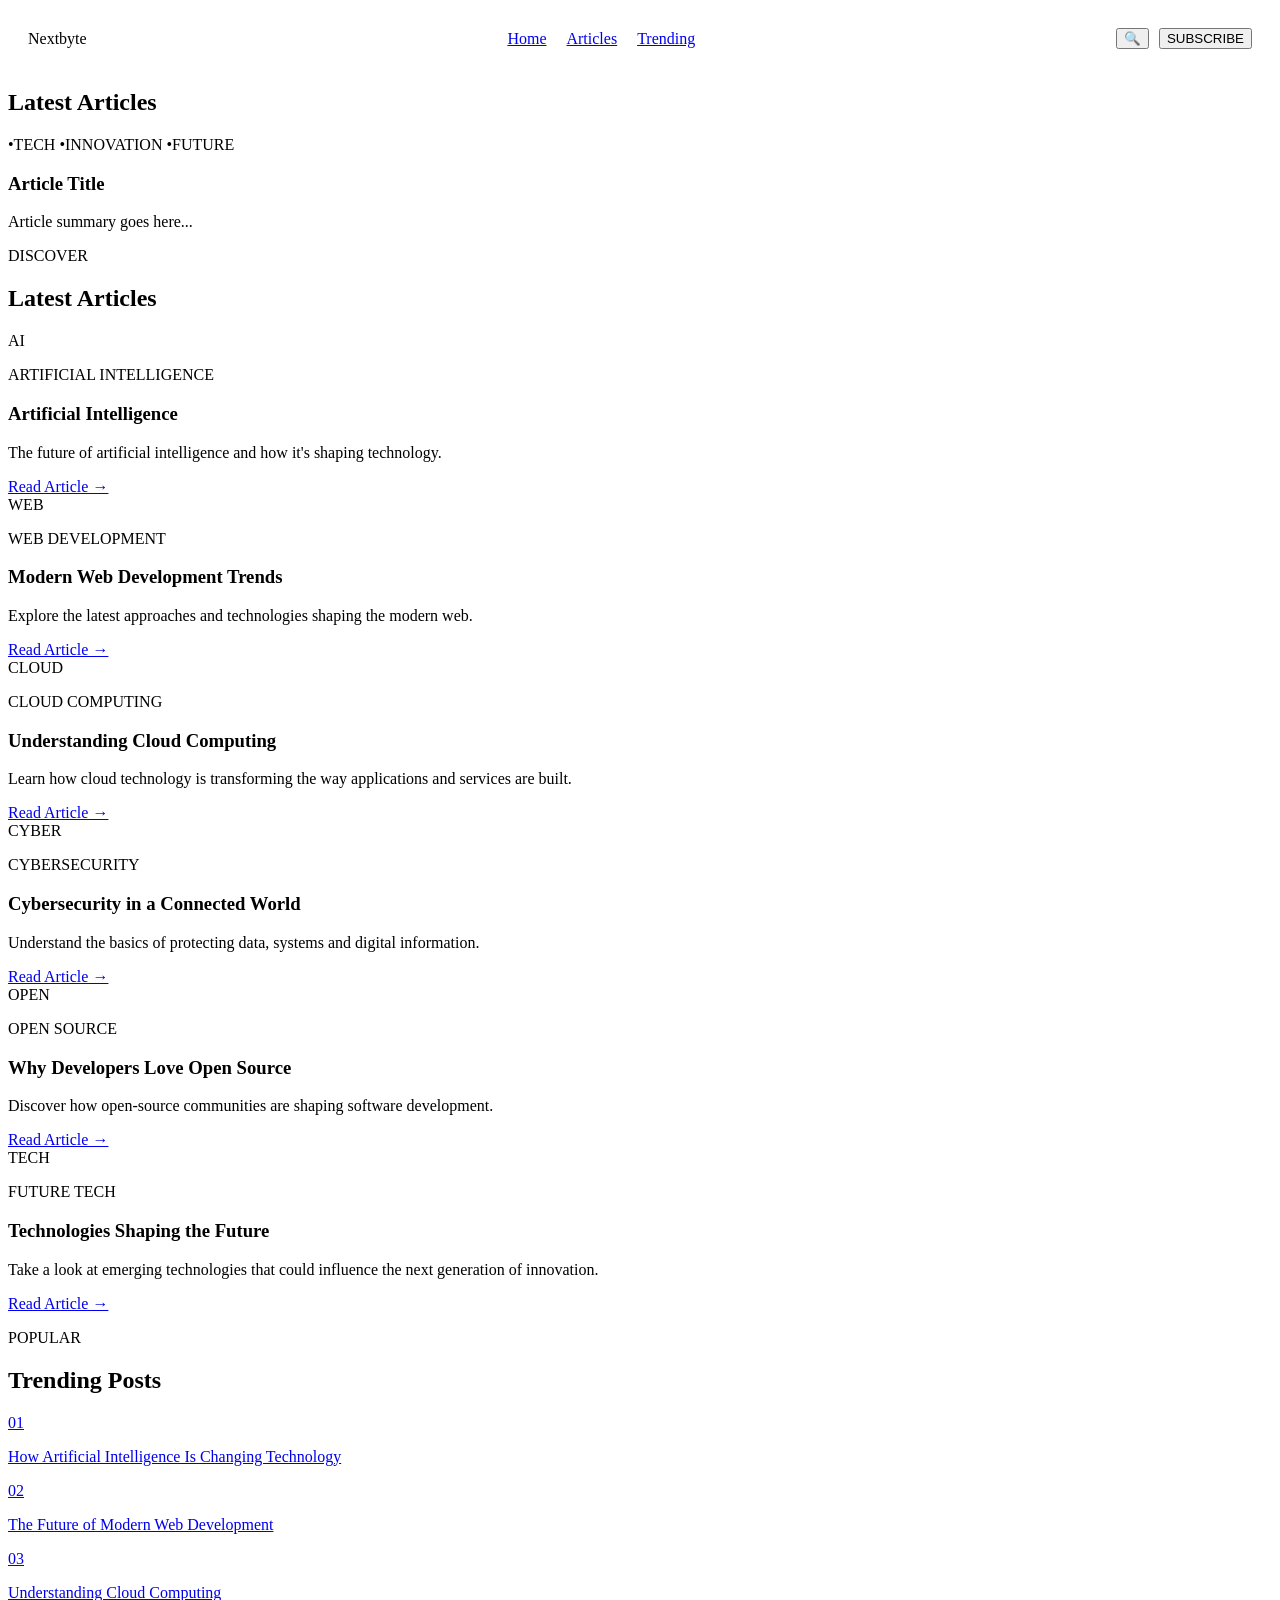
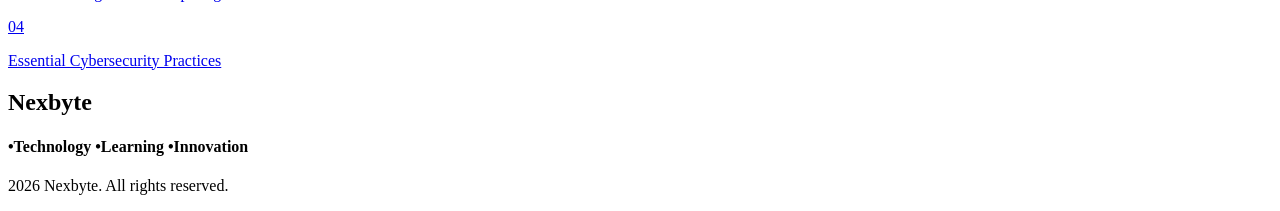
==== index.html @ 778dd422 "Initial commit" ====
<!DOCTYPE html>
<html lang="en">
<head>
    <meta charset="UTF-8">
    <meta name="viewport" content="width=device-width, initial-scale=1.0">
    <title>Nexbyte-TechBlog</title>
    <link rel="stylesheet" href="style.css">
</head>

<body>
    <header>
        <div class="logo">Nextbyte</div>
        <nav>
            <a href="index.html">Home</a>
            <a href="#articles">Articles</a>
            <a href="#trending">Trending</a>
        </nav>
         <div class="nav-actions">

            <button class="search-button" >🔍               </button>

            <button class="subscribe-button">SUBSCRIBE</button>      

        </div>
    </header>

    <main>
        <section class="hero">
            <h1>Latest Articles</h1>
            <p class="hero-tag">•TECH  •INNOVATION  •FUTURE</p>
            <div class="article-preview">
                <h3>Article Title</h3>
                <p>Article summary goes here...</p>
            </div>
        </section>

        <section class="latest-articles" id="articles">
            <div class="section-heading">
                <p>DISCOVER</p>
                <h2>Latest Articles</h2>
            </div>

            <div class="article-grid">

                <article class="article-card">
                    <div class="article-image">AI</div>
                    <div class="article-content">
                        <p class="article-category">ARTIFICIAL INTELLIGENCE</p>
                        <h3>Artificial Intelligence</h3>
                        <p>The future of artificial intelligence and how it's shaping technology.</p>
                        <a href="article.html">Read Article →</a>
                    </div>
                </article>

                <article class="article-card">
                    <div class="article-image">WEB</div>
                    <div class="article-content">
                        <p class="article-category">WEB DEVELOPMENT</p>
                        <h3>Modern Web Development Trends</h3>
                        <p>Explore the latest approaches and technologies shaping the modern web.</p>
                        <a href="article.html">Read Article →</a>
                    </div>
                </article>

                <article class="article-card">
                    <div class="article-image">CLOUD</div>
                    <div class="article-content">
                        <p class="article-category">CLOUD COMPUTING</p>
                        <h3>Understanding Cloud Computing</h3>
                        <p>Learn how cloud technology is transforming the way applications and services are built.</p>
                        <a href="article.html">Read Article →</a>
                    </div>
                </article>

                <article class="article-card">
                    <div class="article-image">CYBER</div>
                    <div class="article-content">
                        <p class="article-category">CYBERSECURITY</p>
                        <h3>Cybersecurity in a Connected World</h3>
                        <p>Understand the basics of protecting data, systems and digital information.</p>
                        <a href="article.html">Read Article →</a>
                    </div>
                </article>

                <article class="article-card">
                    <div class="article-image">OPEN</div>
                    <div class="article-content">
                        <p class="article-category">OPEN SOURCE</p>
                        <h3>Why Developers Love Open Source</h3>
                        <p>Discover how open-source communities are shaping software development.</p>
                        <a href="article.html">Read Article →</a>
                    </div>
                </article>

                <article class="article-card">
                    <div class="article-image">TECH</div>
                    <div class="article-content">
                        <p class="article-category">FUTURE TECH</p>
                        <h3>Technologies Shaping the Future</h3>
                        <p>Take a look at emerging technologies that could influence the next generation of innovation.</p>
                        <a href="article.html">Read Article →</a>
                    </div>
                </article>

            </div>
        </section>

        <aside class="trending" id="trending">
            <div class="section-heading">
                <p>POPULAR</p>
                <h2>Trending Posts</h2>
            </div>

            <div class="trending-list">
                <a href="article.html" class="trending-post">
                    <span>01</span>
                    <p>How Artificial Intelligence Is Changing Technology</p>
                </a>

                <a href="article.html" class="trending-post">
                    <span>02</span>
                    <p>The Future of Modern Web Development</p>
                </a>

                <a href="article.html" class="trending-post">
                    <span>03</span>
                    <p>Understanding Cloud Computing</p>
                </a>

                <a href="article.html" class="trending-post">
                    <span>04</span>
                    <p>Essential Cybersecurity Practices</p>
                </a>
            </div>
        </aside>

    </main>

    <footer>
        <div class="footer-content">
            <h2>Nexbyte</h2>
            <h4>•Technology •Learning •Innovation</h4>
            <p>2026 Nexbyte. All rights reserved.</p>
        </div>
    </footer>

</body>
</html>
---- style.css ----
/*header ke liye code*/

header {
    display:flex;
    justify-content:space-between;
    align-items:center;/*aligning the items in the center of the header , means apni vertical line par same deikhneeh koi upr ya neeche nhi hoga */
    padding: 20px;
}        
nav{
    display:flex;
    gap:20px;
}
.nav-actions {
    display: flex;
    align-items:center;
    gap: 10px;
}
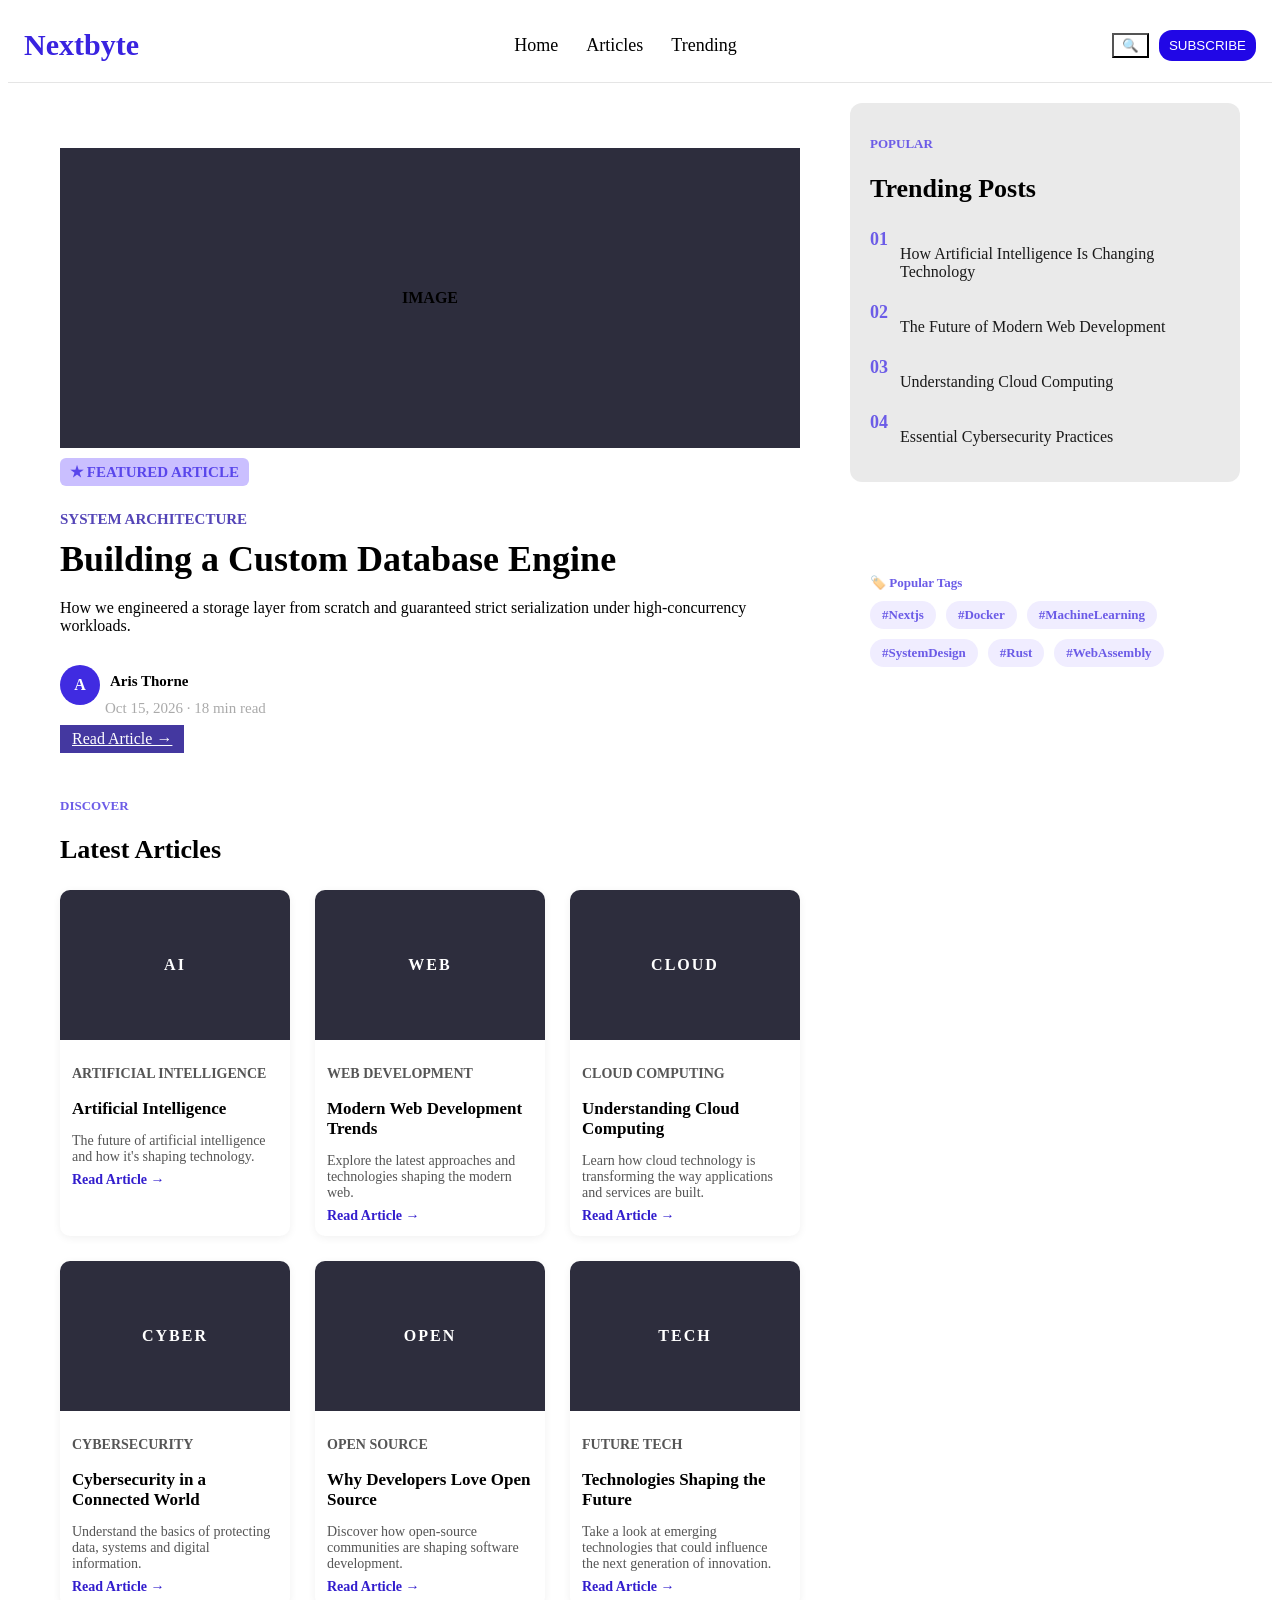
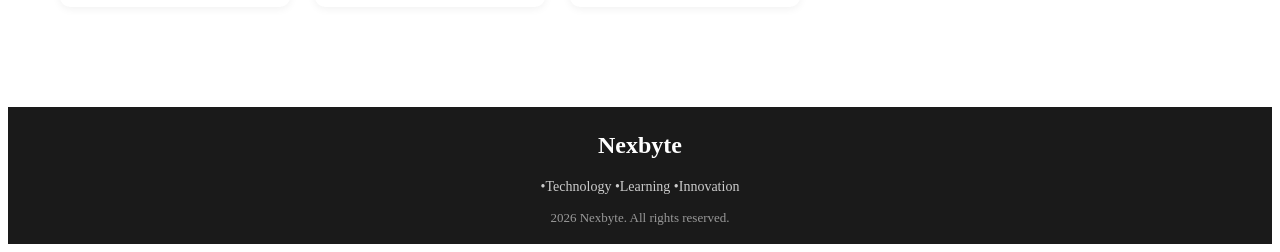
==== commit b12b6270: "update code changes" ====
--- a/index.html
+++ b/index.html
@@ -15,125 +15,143 @@
             <a href="#articles">Articles</a>
             <a href="#trending">Trending</a>
         </nav>
-         <div class="nav-actions">
-
-            <button class="search-button" >🔍               </button>
-
-            <button class="subscribe-button">SUBSCRIBE</button>      
-
+        <div class="nav-actions">
+            <button class="search-button">🔍</button>
+            <button class="subscribe-button">SUBSCRIBE</button>
         </div>
     </header>
 
     <main>
-        <section class="hero">
-            <h1>Latest Articles</h1>
-            <p class="hero-tag">•TECH  •INNOVATION  •FUTURE</p>
-            <div class="article-preview">
-                <h3>Article Title</h3>
-                <p>Article summary goes here...</p>
+        <div class="content-wrapper">
+            <section class="hero">
+                <div class="hero-image">IMAGE</div>
+                <div class="hero-badge">★ FEATURED ARTICLE</div>
+                <p class="hero-category">SYSTEM ARCHITECTURE</p>
+                <h1>Building a Custom Database Engine</h1>
+                <p class="hero-description">
+                    How we engineered a storage layer from scratch and guaranteed strict serialization under high-concurrency workloads.
+                </p>
+                <div class="hero-author">
+                    <div class="author-avatar">A</div>
+                    <div class="author-info">
+                        <p class="author-name">Aris Thorne</p>
+                        <p class="author-date">Oct 15, 2026 · 18 min read</p>
+                    </div>
+                </div>
+                <a href="article.html" class="hero-button">Read Article →</a>
+            </section>
+
+            <section class="latest-articles" id="articles">
+                <div class="section-heading">
+                    <p>DISCOVER</p>
+                    <h2>Latest Articles</h2>
+                </div>
+
+                <div class="article-grid">
+                    <article class="article-card">
+                        <div class="article-image">AI</div>
+                        <div class="article-content">
+                            <p class="article-category">ARTIFICIAL INTELLIGENCE</p>
+                            <h3>Artificial Intelligence</h3>
+                            <p>The future of artificial intelligence and how it's shaping technology.</p>
+                            <a href="article.html">Read Article →</a>
+                        </div>
+                    </article>
+
+                    <article class="article-card">
+                        <div class="article-image">WEB</div>
+                        <div class="article-content">
+                            <p class="article-category">WEB DEVELOPMENT</p>
+                            <h3>Modern Web Development Trends</h3>
+                            <p>Explore the latest approaches and technologies shaping the modern web.</p>
+                            <a href="article.html">Read Article →</a>
+                        </div>
+                    </article>
+
+                    <article class="article-card">
+                        <div class="article-image">CLOUD</div>
+                        <div class="article-content">
+                            <p class="article-category">CLOUD COMPUTING</p>
+                            <h3>Understanding Cloud Computing</h3>
+                            <p>Learn how cloud technology is transforming the way applications and services are built.</p>
+                            <a href="article.html">Read Article →</a>
+                        </div>
+                    </article>
+
+                    <article class="article-card">
+                        <div class="article-image">CYBER</div>
+                        <div class="article-content">
+                            <p class="article-category">CYBERSECURITY</p>
+                            <h3>Cybersecurity in a Connected World</h3>
+                            <p>Understand the basics of protecting data, systems and digital information.</p>
+                            <a href="article.html">Read Article →</a>
+                        </div>
+                    </article>
+
+                    <article class="article-card">
+                        <div class="article-image">OPEN</div>
+                        <div class="article-content">
+                            <p class="article-category">OPEN SOURCE</p>
+                            <h3>Why Developers Love Open Source</h3>
+                            <p>Discover how open-source communities are shaping software development.</p>
+                            <a href="article.html">Read Article →</a>
+                        </div>
+                    </article>
+
+                    <article class="article-card">
+                        <div class="article-image">TECH</div>
+                        <div class="article-content">
+                            <p class="article-category">FUTURE TECH</p>
+                            <h3>Technologies Shaping the Future</h3>
+                            <p>Take a look at emerging technologies that could influence the next generation of innovation.</p>
+                            <a href="article.html">Read Article →</a>
+                        </div>
+                </article>
             </div>
-        </section>
+            </section>
+        </div>
 
-        <section class="latest-articles" id="articles">
-            <div class="section-heading">
-                <p>DISCOVER</p>
-                <h2>Latest Articles</h2>
-            </div>
+        <div class="sidebar">
+            <aside class="trending" id="trending">
+                <div class="section-heading">
+                    <p>POPULAR</p>
+                    <h2>Trending Posts</h2>
+                </div>
 
-            <div class="article-grid">
+                <div class="trending-list">
+                    <a href="article.html" class="trending-post">
+                        <span>01</span>
+                        <p>How Artificial Intelligence Is Changing Technology</p>
+                    </a>
+                    <a href="article.html" class="trending-post">
+                        <span>02</span>
+                        <p>The Future of Modern Web Development</p>
+                    </a>
+                    <a href="article.html" class="trending-post">
+                        <span>03</span>
+                        <p>Understanding Cloud Computing</p>
+                    </a>
+                    <a href="article.html" class="trending-post">
+                        <span>04</span>
+                        <p>Essential Cybersecurity Practices</p>
+                    </a>
+                </div>
+            </aside>
 
-                <article class="article-card">
-                    <div class="article-image">AI</div>
-                    <div class="article-content">
-                        <p class="article-category">ARTIFICIAL INTELLIGENCE</p>
-                        <h3>Artificial Intelligence</h3>
-                        <p>The future of artificial intelligence and how it's shaping technology.</p>
-                        <a href="article.html">Read Article →</a>
-                    </div>
-                </article>
-
-                <article class="article-card">
-                    <div class="article-image">WEB</div>
-                    <div class="article-content">
-                        <p class="article-category">WEB DEVELOPMENT</p>
-                        <h3>Modern Web Development Trends</h3>
-                        <p>Explore the latest approaches and technologies shaping the modern web.</p>
-                        <a href="article.html">Read Article →</a>
-                    </div>
-                </article>
-
-                <article class="article-card">
-                    <div class="article-image">CLOUD</div>
-                    <div class="article-content">
-                        <p class="article-category">CLOUD COMPUTING</p>
-                        <h3>Understanding Cloud Computing</h3>
-                        <p>Learn how cloud technology is transforming the way applications and services are built.</p>
-                        <a href="article.html">Read Article →</a>
-                    </div>
-                </article>
-
-                <article class="article-card">
-                    <div class="article-image">CYBER</div>
-                    <div class="article-content">
-                        <p class="article-category">CYBERSECURITY</p>
-                        <h3>Cybersecurity in a Connected World</h3>
-                        <p>Understand the basics of protecting data, systems and digital information.</p>
-                        <a href="article.html">Read Article →</a>
-                    </div>
-                </article>
-
-                <article class="article-card">
-                    <div class="article-image">OPEN</div>
-                    <div class="article-content">
-                        <p class="article-category">OPEN SOURCE</p>
-                        <h3>Why Developers Love Open Source</h3>
-                        <p>Discover how open-source communities are shaping software development.</p>
-                        <a href="article.html">Read Article →</a>
-                    </div>
-                </article>
-
-                <article class="article-card">
-                    <div class="article-image">TECH</div>
-                    <div class="article-content">
-                        <p class="article-category">FUTURE TECH</p>
-                        <h3>Technologies Shaping the Future</h3>
-                        <p>Take a look at emerging technologies that could influence the next generation of innovation.</p>
-                        <a href="article.html">Read Article →</a>
-                    </div>
-                </article>
-
-            </div>
-        </section>
-
-        <aside class="trending" id="trending">
-            <div class="section-heading">
-                <p>POPULAR</p>
-                <h2>Trending Posts</h2>
-            </div>
-
-            <div class="trending-list">
-                <a href="article.html" class="trending-post">
-                    <span>01</span>
-                    <p>How Artificial Intelligence Is Changing Technology</p>
-                </a>
-
-                <a href="article.html" class="trending-post">
-                    <span>02</span>
-                    <p>The Future of Modern Web Development</p>
-                </a>
-
-                <a href="article.html" class="trending-post">
-                    <span>03</span>
-                    <p>Understanding Cloud Computing</p>
-                </a>
-
-                <a href="article.html" class="trending-post">
-                    <span>04</span>
-                    <p>Essential Cybersecurity Practices</p>
-                </a>
-            </div>
-        </aside>
-
+            <div class="tags-box">
+                <div class="section-heading">
+                    <p>🏷️ Popular Tags</p>
+                </div>
+                <div class="tags-list">
+                    <span class="tag">#Nextjs</span>
+                    <span class="tag">#Docker</span>
+                    <span class="tag">#MachineLearning</span>
+                    <span class="tag">#SystemDesign</span>
+                    <span class="tag">#Rust</span>
+                    <span class="tag">#WebAssembly</span>
+        </div>
+        </div>
+        </div>
     </main>
 
     <footer>
--- a/style.css
+++ b/style.css
@@ -1,9 +1,9 @@
-/*header ke liye code*/
+header ke liye code
 
 header {
     display:flex;
     justify-content:space-between;
-    align-items:center;/*aligning the items in the center of the header , means apni vertical line par same deikhneeh koi upr ya neeche nhi hoga */
+    align-items:center;
     padding: 20px;
 }        
 nav{
@@ -14,4 +14,333 @@
     display: flex;
     align-items:center;
     gap: 10px;
+}
+
+
+/* 
+/*HEADER*/
+header {
+    display: flex;
+    justify-content: space-between;
+    align-items: center;
+    padding: 20px 16px;
+    background-color: #ffffff;
+    border-bottom: 0.5px solid #e5e5e5;
+}
+
+.logo {
+    font-size: 30px;
+    font-weight: bold;
+    color: #3923e0;
+}
+nav {
+    display: flex;
+    gap: 28px;
+}
+
+nav a {
+    text-decoration: none;
+    color: #000000;
+    font-size: 18px;
+}
+
+nav :hover {
+    color: #250ce7;
+}/*click krne mai colour change krne ke liye*/
+
+
+
+.search-button {
+    padding: 3px 8px;
+    border: 1.5 px solid #ddd;
+    background-color: #fff;
+    cursor: pointer;
+}
+
+
+.subscribe-button {
+    padding: 8px 10px;
+    border: 0.2px;
+    border-radius: 13px;
+    background-color: #2107e6;
+    color: #fff;
+    cursor: pointer;
+}
+
+
+/* HERO*/
+.hero {
+    display: flex;
+    flex-direction: column;
+    max-width: 750px;
+    margin: 40px auto 20px auto;
+    padding:  5px 20px; 
+}
+
+.hero-image {
+    height: 300px;
+    background-color: #2d2d3d;
+    display: flex;
+    align-items: center;
+    justify-content: center;
+    font-weight: bold;
+    margin-bottom: 10px;
+}
+
+.hero-badge {
+    display: inline-block;
+    background-color: #cabfff;
+    color: #5946eb;
+    padding: 5px 10px;
+    border-radius: 6px; 
+    font-size: 15px;
+    font-weight: bold;
+    width: fit-content;
+    margin-bottom: 10px;
+}
+
+.hero-category {
+    color: #5445b7;
+    font-weight: bold;
+    font-size: 15px;
+    margin-bottom:-20px;
+}
+.hero h1 {
+    font-size: 36px;
+    margin-bottom: 3px;
+}
+.hero-description {
+    color: #000000;
+    margin-bottom: 23px;
+}
+
+.hero-author {
+    display: flex;
+    align-items: center;
+    gap: 10px;;
+    margin-bottom: 13px;
+}
+
+
+.author-avatar {
+    width: 40px;
+    height: 40px;
+    border-radius: 50%;
+    background-color: #402be1;
+    color: #fff;
+    display: flex;
+    align-items: center;
+    justify-content: center;
+    font-weight: bold;
+}
+
+.author-name {
+    font-weight: bold;
+    font-size: 15px;
+}
+
+.author-date {
+    font-size: 15px;
+    color: #7777779f;
+    margin: -5px;
+}
+
+
+.hero-button {
+    display: inline-block;
+    background-color: #4438a0;
+    color: #fff;
+    padding:5px 12px;
+    width: fit-content;
+}
+/* ARTICLES */
+
+ .latest-articles {
+    max-width: 1100px;
+    margin: 40px auto;
+    padding: 0 20px;
+}
+ 
+.section-heading p {
+    color: #6c5ce7;
+    font-weight: bold;
+    font-size: 13px;
+    margin-bottom: 5px;
+}
+ 
+.section-heading h2 {
+    font-size: 26px;
+    margin-bottom: 25px;
+}
+ 
+.article-grid {
+    display: grid;
+    grid-template-columns: repeat(3, 1fr);
+    gap: 25px;
+}
+.article-card {
+    background-color: #fff;
+    border-radius: 10px;
+    overflow: hidden;
+    box-shadow: 0 2px 8px rgba(0, 0, 0, 0.06);
+}
+ 
+.article-image {
+    height: 150px;
+    background-color: #2d2d3d;
+    color: #fff;
+    display: flex;
+    align-items: center;
+    justify-content: center;
+    font-weight: bold;
+    letter-spacing: 2px;
+}
+
+.article-content {
+    padding: 12px;
+}
+
+.article-category {
+    color: #6c5ce7;
+    font-weight: bold;
+    font-size: 12px;
+    margin-bottom: 8px;
+}
+ 
+.article-content h3 {
+    font-size: 17px;
+    margin-bottom: 10px;
+}
+ 
+.article-content p {
+    font-size: 14px;
+    color: #555;
+    margin-bottom: 5px;
+}
+
+.article-content a {
+    color: #321dcd;
+    text-decoration: none;
+    font-weight: bold;
+    font-size: 14px;
+}
+
+.article-content p {
+    font-size: 14px;
+    color: #555;
+    margin-bottom: 5px;
+}
+
+.article-content a {
+    color: #321dcd;
+    text-decoration: none;
+    font-weight: bold;
+    font-size: 14px;
+}
+
+.article-content p {
+    font-size: 14px;
+    color: #555;
+    margin-bottom: 5px;
+}
+
+.article-content a {
+    color: #321dcd;
+    text-decoration: none;
+    font-weight: bold;
+    font-size: 14px;
+}
+/*SIDEBAR*/ 
+ .trending {
+    max-width: 400px;
+    margin: 0 auto 40px auto;
+    padding: 20px;
+    background-color: #c1c0c055;
+    border-radius: 12px;
+}
+.trending-list {
+    display: flex;
+    flex-direction: column;
+    gap: 5px;
+    margin-top: 12px; 
+}
+ 
+.trending-post {
+    display: flex;
+    gap: 12px;
+    text-decoration: none;
+    color: #1a1a1a;
+    align-items: flex-start;
+}
+.trending-post span {
+    font-weight: bold;
+    color: #6c5ce7;
+    font-size: 18px;
+}
+ 
+.trending-post p {
+    font-size: 16px;
+}
+
+main {
+    display: flex;
+    gap: 30px;
+    max-width: 1200px;
+    margin: 0 auto;
+    padding: 20px;
+    align-items: flex-start;
+}
+
+.content-wrapper {
+    flex: 2;
+}
+
+.sidebar {
+    flex: 1;
+    display: flex;
+    flex-direction: column;
+    gap: 20px;
+}
+
+.tags-box {
+    background-color: #fff;
+    padding: 20px;
+    border-radius: 10px;
+}
+
+.tags-list {
+    display: flex;
+    flex-wrap: wrap;
+    gap: 10px;
+    margin-top: 10px;
+}
+
+.tag {
+    background-color: #f0edff;
+    color: #6c5ce7;
+    padding: 6px 12px;
+    border-radius: 20px;
+    font-size: 13px;
+    font-weight: bold;
+}
+
+
+/* FOOTER */
+footer {
+    background-color: #1a1a1a;
+    color: #fff;
+    text-align: center;
+    padding: 5px 2px;
+    margin-top: 40px;
+}
+.footer-content h4 {
+    font-weight: normal;
+    color: #ccc;
+    margin-bottom: 15px;
+    font-size: 14px;
+}
+ 
+.footer-content p {
+    font-size: 13px;
+    color: #999; */ */
 }
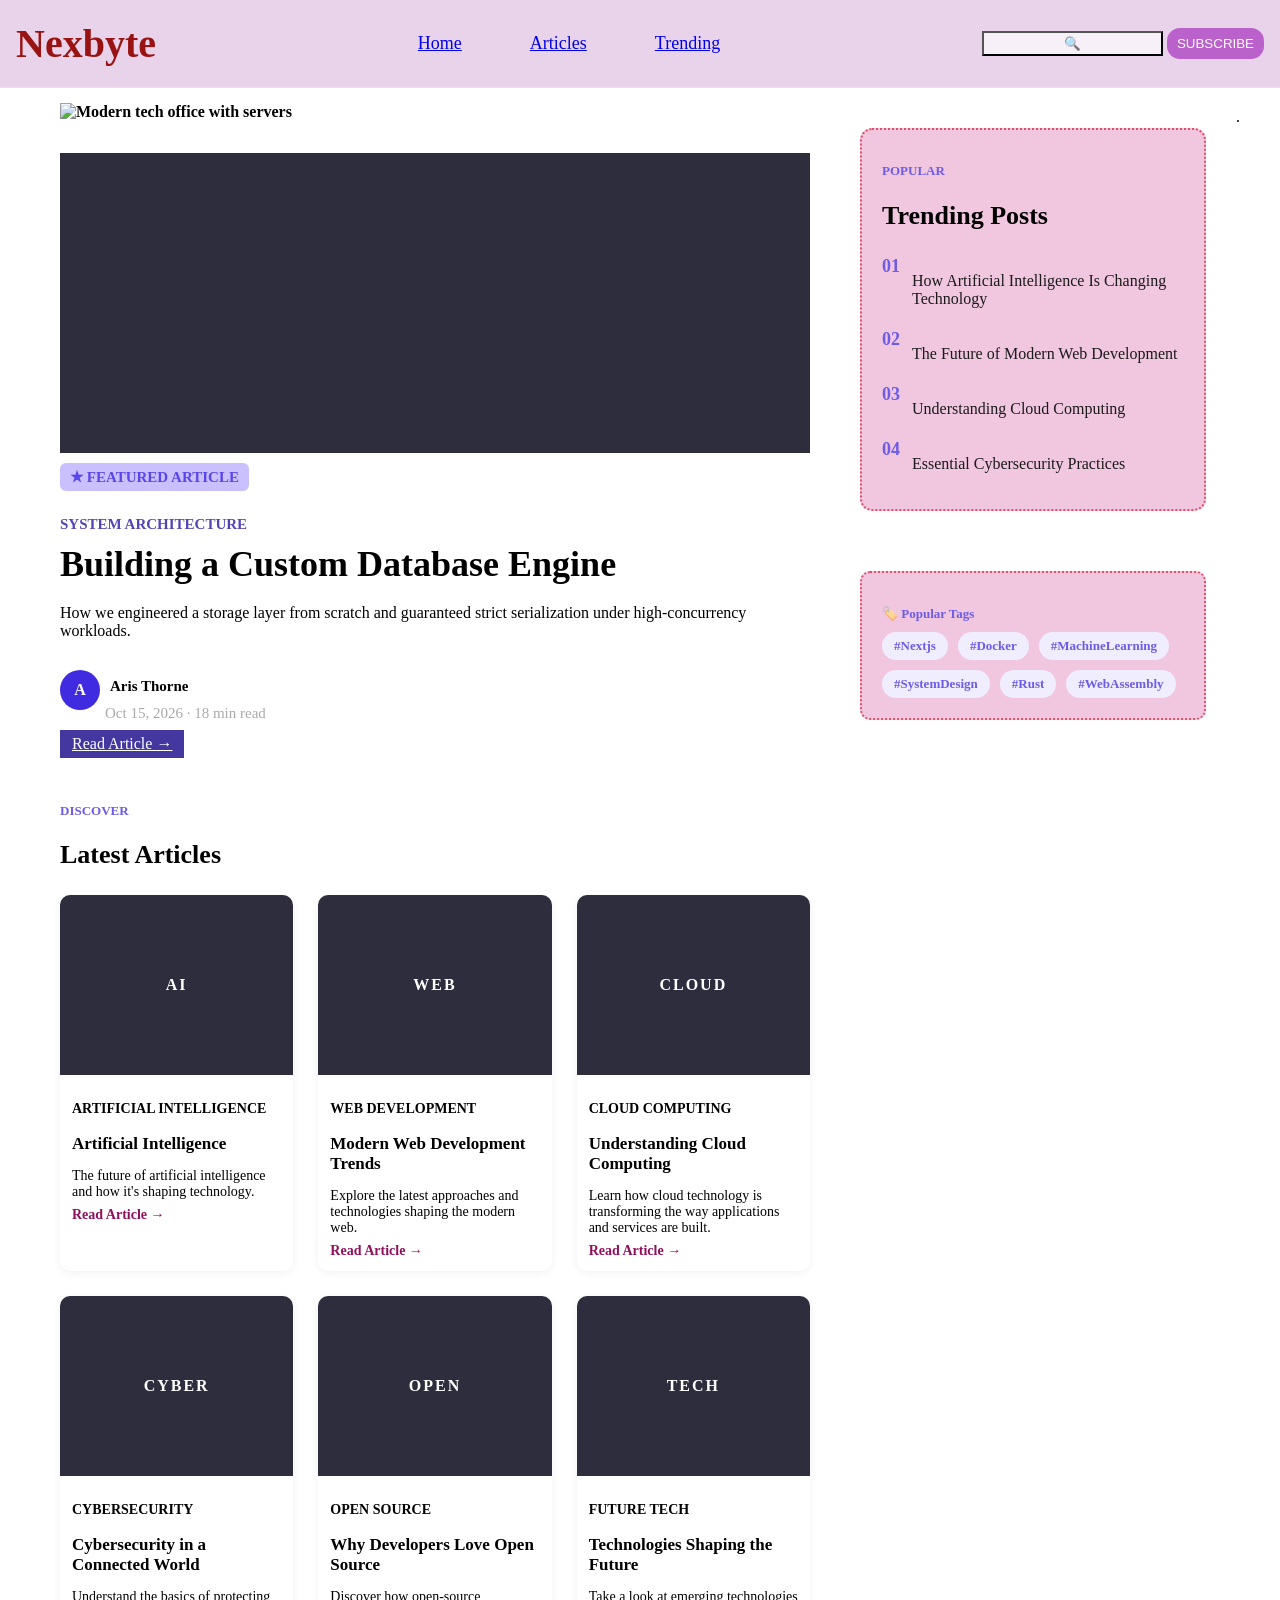
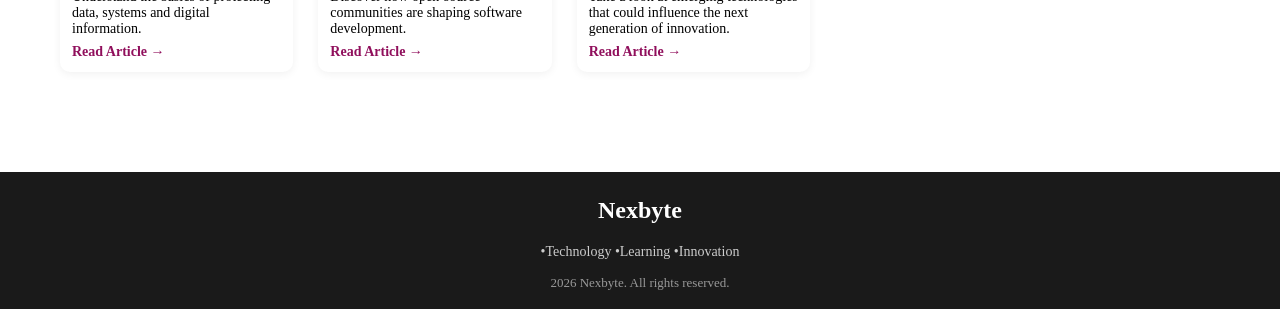
==== commit eed2858b: "update code" ====
--- a/index.html
+++ b/index.html
@@ -9,7 +9,7 @@
 
 <body>
     <header>
-        <div class="logo">Nextbyte</div>
+        <div class="logo">Nexbyte</div>
         <nav>
             <a href="index.html">Home</a>
             <a href="#articles">Articles</a>
@@ -24,7 +24,9 @@
     <main>
         <div class="content-wrapper">
             <section class="hero">
-                <div class="hero-image">IMAGE</div>
+            <div class="hero-image">
+    <img src="https://images.unsplash.com/photo-1558494949-ef010cbdcc31?w=800" alt="Modern tech office with servers" width="800" height="400">
+</div>
                 <div class="hero-badge">★ FEATURED ARTICLE</div>
                 <p class="hero-category">SYSTEM ARCHITECTURE</p>
                 <h1>Building a Custom Database Engine</h1>
@@ -54,7 +56,7 @@
                             <p class="article-category">ARTIFICIAL INTELLIGENCE</p>
                             <h3>Artificial Intelligence</h3>
                             <p>The future of artificial intelligence and how it's shaping technology.</p>
-                            <a href="article.html">Read Article →</a>
+                            <a href="article-AI.html">Read Article →</a>
                         </div>
                     </article>
 
@@ -64,7 +66,7 @@
                             <p class="article-category">WEB DEVELOPMENT</p>
                             <h3>Modern Web Development Trends</h3>
                             <p>Explore the latest approaches and technologies shaping the modern web.</p>
-                            <a href="article.html">Read Article →</a>
+                            <a href="article-WEB.html">Read Article →</a>
                         </div>
                     </article>
 
@@ -74,7 +76,7 @@
                             <p class="article-category">CLOUD COMPUTING</p>
                             <h3>Understanding Cloud Computing</h3>
                             <p>Learn how cloud technology is transforming the way applications and services are built.</p>
-                            <a href="article.html">Read Article →</a>
+                            <a href="article-CLOUD.html">Read Article →</a>
                         </div>
                     </article>
 
@@ -151,8 +153,10 @@
                     <span class="tag">#WebAssembly</span>
         </div>
         </div>
-        </div>
+        </div>. 
+    
     </main>
+
 
     <footer>
         <div class="footer-content">
--- a/style.css
+++ b/style.css
@@ -1,60 +1,58 @@
-header ke liye code
-
+/* 
+/*HEADER*
+
+/* BODY BACKGROUND */
+
+body {
+    margin: 0;
+    background-image: url("https://encrypted-tbn0.gstatic.com/images?q=tbn:ANd9GcR8r881Y9yt4XmqJCQY7yZrdHHQuGFr_PyTrapfqVY4tw&s=10");
+    background-size: cover;
+    background-position: center;
+    background-repeat: no-repeat;
+    background-attachment: fixed;
+}
+/*
+header ke liye code*/
 header {
-    display:flex;
-    justify-content:space-between;
-    align-items:center;
-    padding: 20px;
-}        
-nav{
-    display:flex;
-    gap:20px;
-}
-.nav-actions {
-    display: flex;
-    align-items:center;
-    gap: 10px;
-}
-
-
-/* 
-/*HEADER*/
-header {
     display: flex;
     justify-content: space-between;
     align-items: center;
+
     padding: 20px 16px;
-    background-color: #ffffff;
+    background-color:#c999ce6d;
+  
     border-bottom: 0.5px solid #e5e5e5;
 }
 
+
 .logo {
-    font-size: 30px;
-    font-weight: bold;
-    color: #3923e0;
+    font-size: 40px;
+    font-weight: bold;
+    color: hsl(0, 78%, 34%);
 }
 nav {
     display: flex;
-    gap: 28px;
-}
-
-nav a {
+    gap: 68px;
+}
+
+nav  {
     text-decoration: none;
     color: #000000;
     font-size: 18px;
 }
 
 nav :hover {
-    color: #250ce7;
+    color: #4739e3;
 }/*click krne mai colour change krne ke liye*/
 
 
 
 .search-button {
-    padding: 3px 8px;
+    padding: 3px 80px;
     border: 1.5 px solid #ddd;
-    background-color: #fff;
+    background-color: #ffffffa8;
     cursor: pointer;
+
 }
 
 
@@ -62,7 +60,7 @@
     padding: 8px 10px;
     border: 0.2px;
     border-radius: 13px;
-    background-color: #2107e6;
+    background-color: #bb61cb;
     color: #fff;
     cursor: pointer;
 }
@@ -85,6 +83,7 @@
     justify-content: center;
     font-weight: bold;
     margin-bottom: 10px;
+
 }
 
 .hero-badge {
@@ -177,6 +176,7 @@
     display: grid;
     grid-template-columns: repeat(3, 1fr);
     gap: 25px;
+    shadow: 0 200px 800px rgba(0, 0, 0, 0.06);
 }
 .article-card {
     background-color: #fff;
@@ -193,7 +193,7 @@
     align-items: center;
     justify-content: center;
     font-weight: bold;
-    letter-spacing: 2px;
+    letter-spacing: 20px;
 }
 
 .article-content {
@@ -212,51 +212,28 @@
     margin-bottom: 10px;
 }
  
+
+.article-content a {
+    color: #900f5c;
+    text-decoration: none;
+    font-weight: bold;
+    font-size: 14px;
+}
+
+
 .article-content p {
     font-size: 14px;
-    color: #555;
+    color: hsl(330, 100%, 0%);
     margin-bottom: 5px;
-}
-
-.article-content a {
-    color: #321dcd;
-    text-decoration: none;
-    font-weight: bold;
-    font-size: 14px;
-}
-
-.article-content p {
-    font-size: 14px;
-    color: #555;
-    margin-bottom: 5px;
-}
-
-.article-content a {
-    color: #321dcd;
-    text-decoration: none;
-    font-weight: bold;
-    font-size: 14px;
-}
-
-.article-content p {
-    font-size: 14px;
-    color: #555;
-    margin-bottom: 5px;
-}
-
-.article-content a {
-    color: #321dcd;
-    text-decoration: none;
-    font-weight: bold;
-    font-size: 14px;
 }
 /*SIDEBAR*/ 
  .trending {
     max-width: 400px;
-    margin: 0 auto 40px auto;
+    margin: 20px auto 40px auto;
     padding: 20px;
-    background-color: #c1c0c055;
+    background-color: #d459a155;
     border-radius: 12px;
+    border: #e34f68 dotted 2px;
 }
 .trending-list {
     display: flex;
@@ -300,12 +277,14 @@
     display: flex;
     flex-direction: column;
     gap: 20px;
+
 }
 
 .tags-box {
-    background-color: #fff;
+    background-color: #d459a155;
     padding: 20px;
     border-radius: 10px;
+    border:#e34f68 dotted 2px;
 }
 
 .tags-list {
@@ -322,6 +301,7 @@
     border-radius: 20px;
     font-size: 13px;
     font-weight: bold;
+    background:#e34f68 dotted 2px;
 }
 
 
@@ -338,9 +318,27 @@
     color: #ccc;
     margin-bottom: 15px;
     font-size: 14px;
-}
- 
+} 
+
 .footer-content p {
     font-size: 13px;
     color: #999; */ */
+}
+.article-image {
+    height: 180px;      /* fixed px value — % nahi */
+    width: 100%;         /* parent card ki poori width le legi */
+    background-color: #2d2d3d;
+    color: #fff;
+    display: flex;
+    align-items: center;
+    justify-content: center;
+    font-weight: bold;
+    letter-spacing: 2px;
+    overflow: hidden;    /* image ke andar image clip ho */
+}
+.article-grid img{
+    width 100%;
+    height:230px;
+    object-fit cover;
+    display:block;
 }
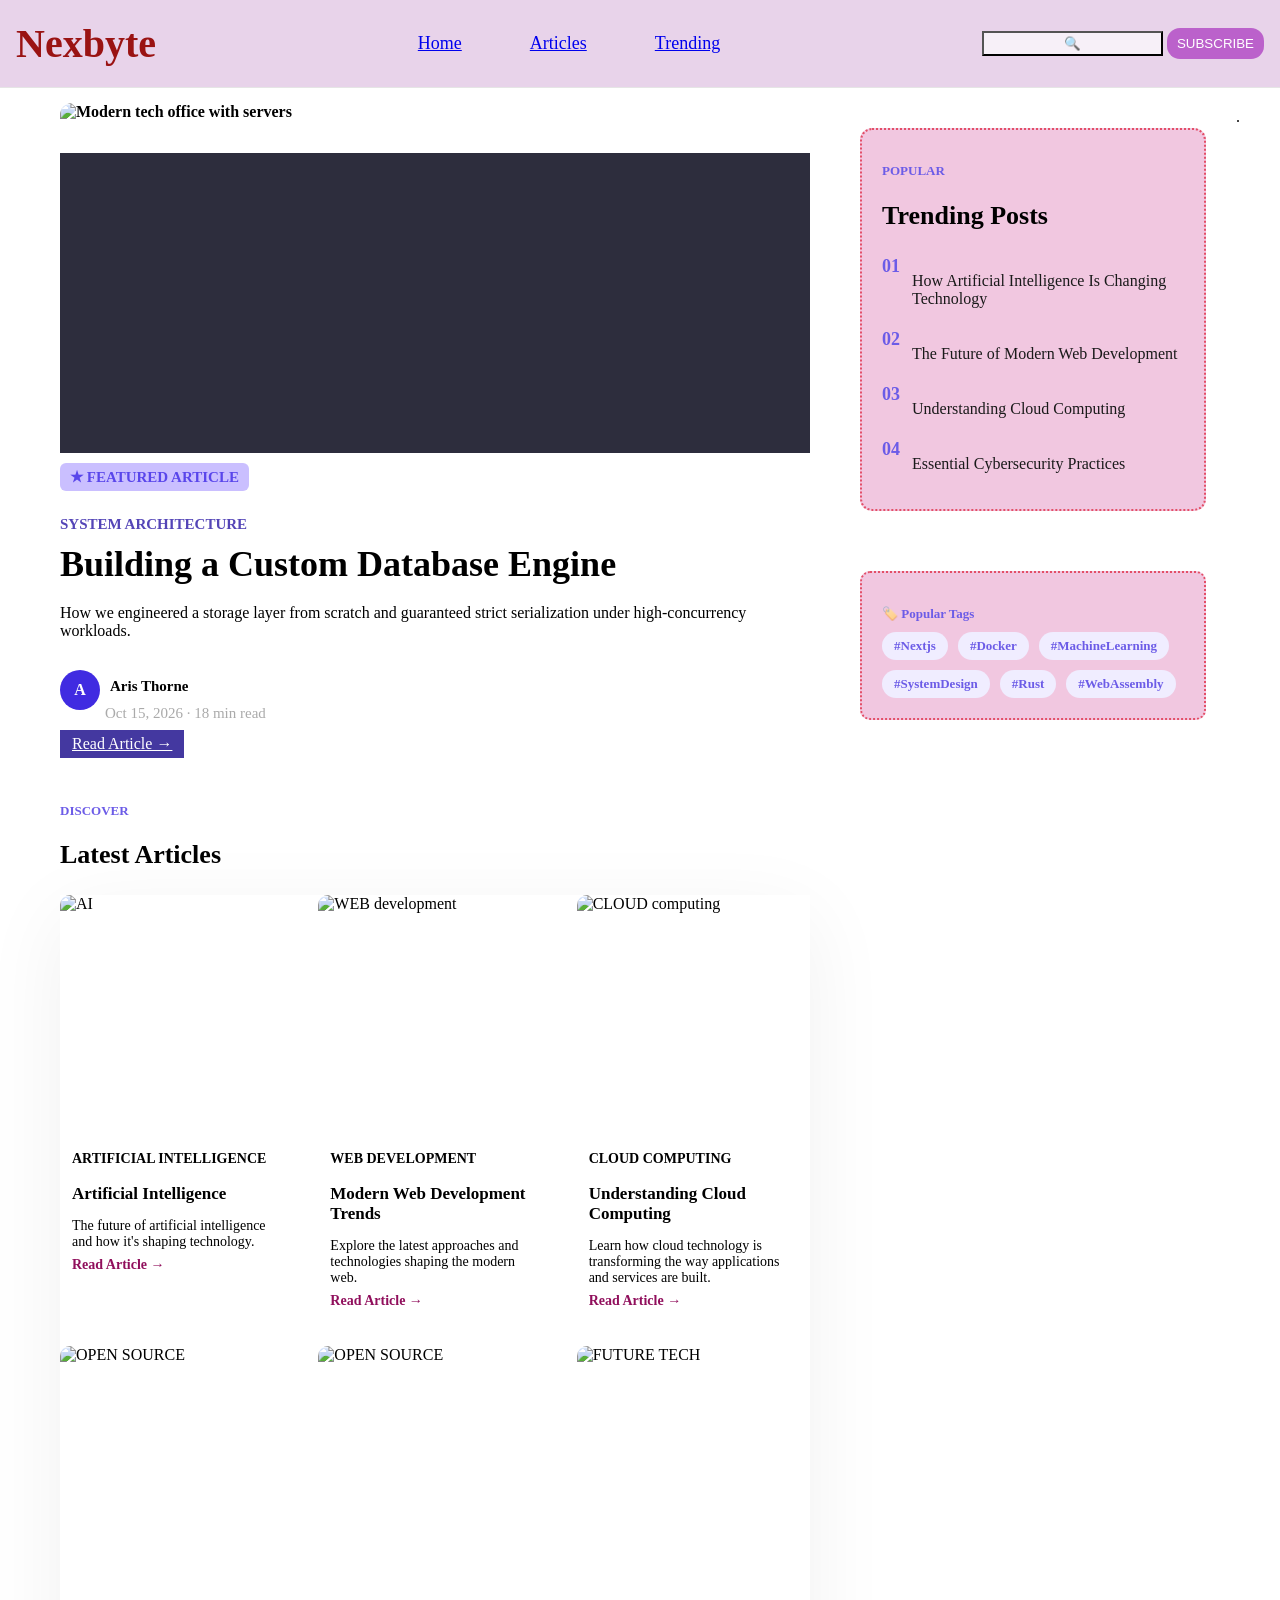
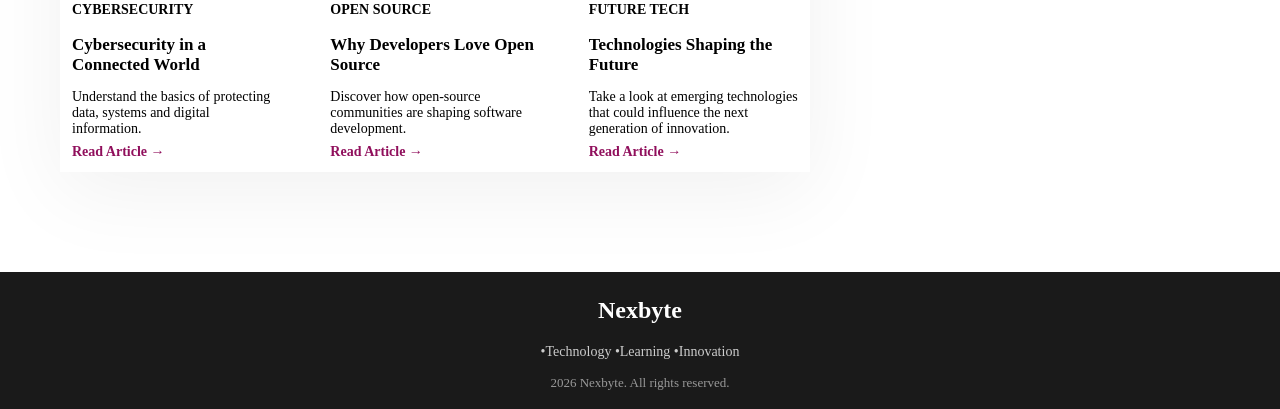
==== commit 21cba00c: "updated html" ====
--- a/index.html
+++ b/index.html
@@ -25,7 +25,7 @@
         <div class="content-wrapper">
             <section class="hero">
             <div class="hero-image">
-    <img src="https://images.unsplash.com/photo-1558494949-ef010cbdcc31?w=800" alt="Modern tech office with servers" width="800" height="400">
+    <img src="https://media.istockphoto.com/id/1330669820/vector/smart-house-system-programming-software-engineering-development-of-building-construction.jpg?s=612x612&w=0&k=20&c=qGcNZYm9jccT9Zixp9IcCozURFufzE1HeWrrLvvO2XU=" alt="Modern tech office with servers" width="800" height="400" style="border-radius: 12px;">
 </div>
                 <div class="hero-badge">★ FEATURED ARTICLE</div>
                 <p class="hero-category">SYSTEM ARCHITECTURE</p>
@@ -51,7 +51,7 @@
 
                 <div class="article-grid">
                     <article class="article-card">
-                        <div class="article-image">AI</div>
+                        <img src="https://encrypted-tbn0.gstatic.com/images?q=tbn:ANd9GcSEQoQnahFgzgSPhgs_1e0y28GO09zthZkKe0Vd3eDvwA&s=10"alt="AI">
                         <div class="article-content">
                             <p class="article-category">ARTIFICIAL INTELLIGENCE</p>
                             <h3>Artificial Intelligence</h3>
@@ -61,7 +61,7 @@
                     </article>
 
                     <article class="article-card">
-                        <div class="article-image">WEB</div>
+                        <img src="https://encrypted-tbn0.gstatic.com/images?q=tbn:ANd9GcSVKWUekVlN1PdIR1tQ74uTNwf05DVoGzjHE_kMR72Ltg&s=10"alt="WEB development">  
                         <div class="article-content">
                             <p class="article-category">WEB DEVELOPMENT</p>
                             <h3>Modern Web Development Trends</h3>
@@ -71,7 +71,7 @@
                     </article>
 
                     <article class="article-card">
-                        <div class="article-image">CLOUD</div>
+                       <img src="https://encrypted-tbn0.gstatic.com/images?q=tbn:ANd9GcTUuntVFgm8-VQEYKon8VGRyjrwaxjHzfvf2Jnhcit2suPg_JK8nzlhY9k1&s=10"alt="CLOUD computing">
                         <div class="article-content">
                             <p class="article-category">CLOUD COMPUTING</p>
                             <h3>Understanding Cloud Computing</h3>
@@ -81,33 +81,35 @@
                     </article>
 
                     <article class="article-card">
-                        <div class="article-image">CYBER</div>
+                                            <img src="https://encrypted-tbn0.gstatic.com/images?q=tbn:ANd9GcTBL6y_Yakon8O4lYQdgU7nXw0a1a0C9IY3NagP2hauGw&s=10"alt="OPEN SOURCE">
+
                         <div class="article-content">
                             <p class="article-category">CYBERSECURITY</p>
                             <h3>Cybersecurity in a Connected World</h3>
                             <p>Understand the basics of protecting data, systems and digital information.</p>
-                            <a href="article.html">Read Article →</a>
+                            <a href="article-CYBER.html">Read Article →</a>
                         </div>
                     </article>
 
                     <article class="article-card">
-                        <div class="article-image">OPEN</div>
+                        <img src="https://encrypted-tbn0.gstatic.com/images?q=tbn:ANd9GcSAvYPf9I5sxElBBPniTef4PTxQ2BXdUjqkraxKwPM8eg&s=10"alt="OPEN SOURCE">
                         <div class="article-content">
                             <p class="article-category">OPEN SOURCE</p>
                             <h3>Why Developers Love Open Source</h3>
                             <p>Discover how open-source communities are shaping software development.</p>
-                            <a href="article.html">Read Article →</a>
+                            <a href="article-open_source.html">Read Article →</a>
                         </div>
                     </article>
 
                     <article class="article-card">
-                        <div class="article-image">TECH</div>
+                        <img src="https://encrypted-tbn0.gstatic.com/images?q=tbn:ANd9GcR8WZM1hiOKboM8jXezeUG6tot1Yf5KKa6EQ6RQpI7hjg&s=10"alt="FUTURE TECH">
                         <div class="article-content">
                             <p class="article-category">FUTURE TECH</p>
                             <h3>Technologies Shaping the Future</h3>
                             <p>Take a look at emerging technologies that could influence the next generation of innovation.</p>
-                            <a href="article.html">Read Article →</a>
+                            <a href="article-Future_tech.html">Read Article →</a>
                         </div>
+                        
                 </article>
             </div>
             </section>
@@ -167,4 +169,4 @@
     </footer>
 
 </body>
-</html>+</html>
--- a/style.css
+++ b/style.css
@@ -176,15 +176,13 @@
     display: grid;
     grid-template-columns: repeat(3, 1fr);
     gap: 25px;
-    shadow: 0 200px 800px rgba(0, 0, 0, 0.06);
+    box-shadow: 0 20px 80px rgba(0, 0, 0, 0.06);
 }
 .article-card {
     background-color: #fff;
     border-radius: 10px;
     overflow: hidden;
-    box-shadow: 0 2px 8px rgba(0, 0, 0, 0.06);
-}
- 
+}
 .article-image {
     height: 150px;
     background-color: #2d2d3d;
@@ -341,4 +339,4 @@
     height:230px;
     object-fit cover;
     display:block;
-}+}
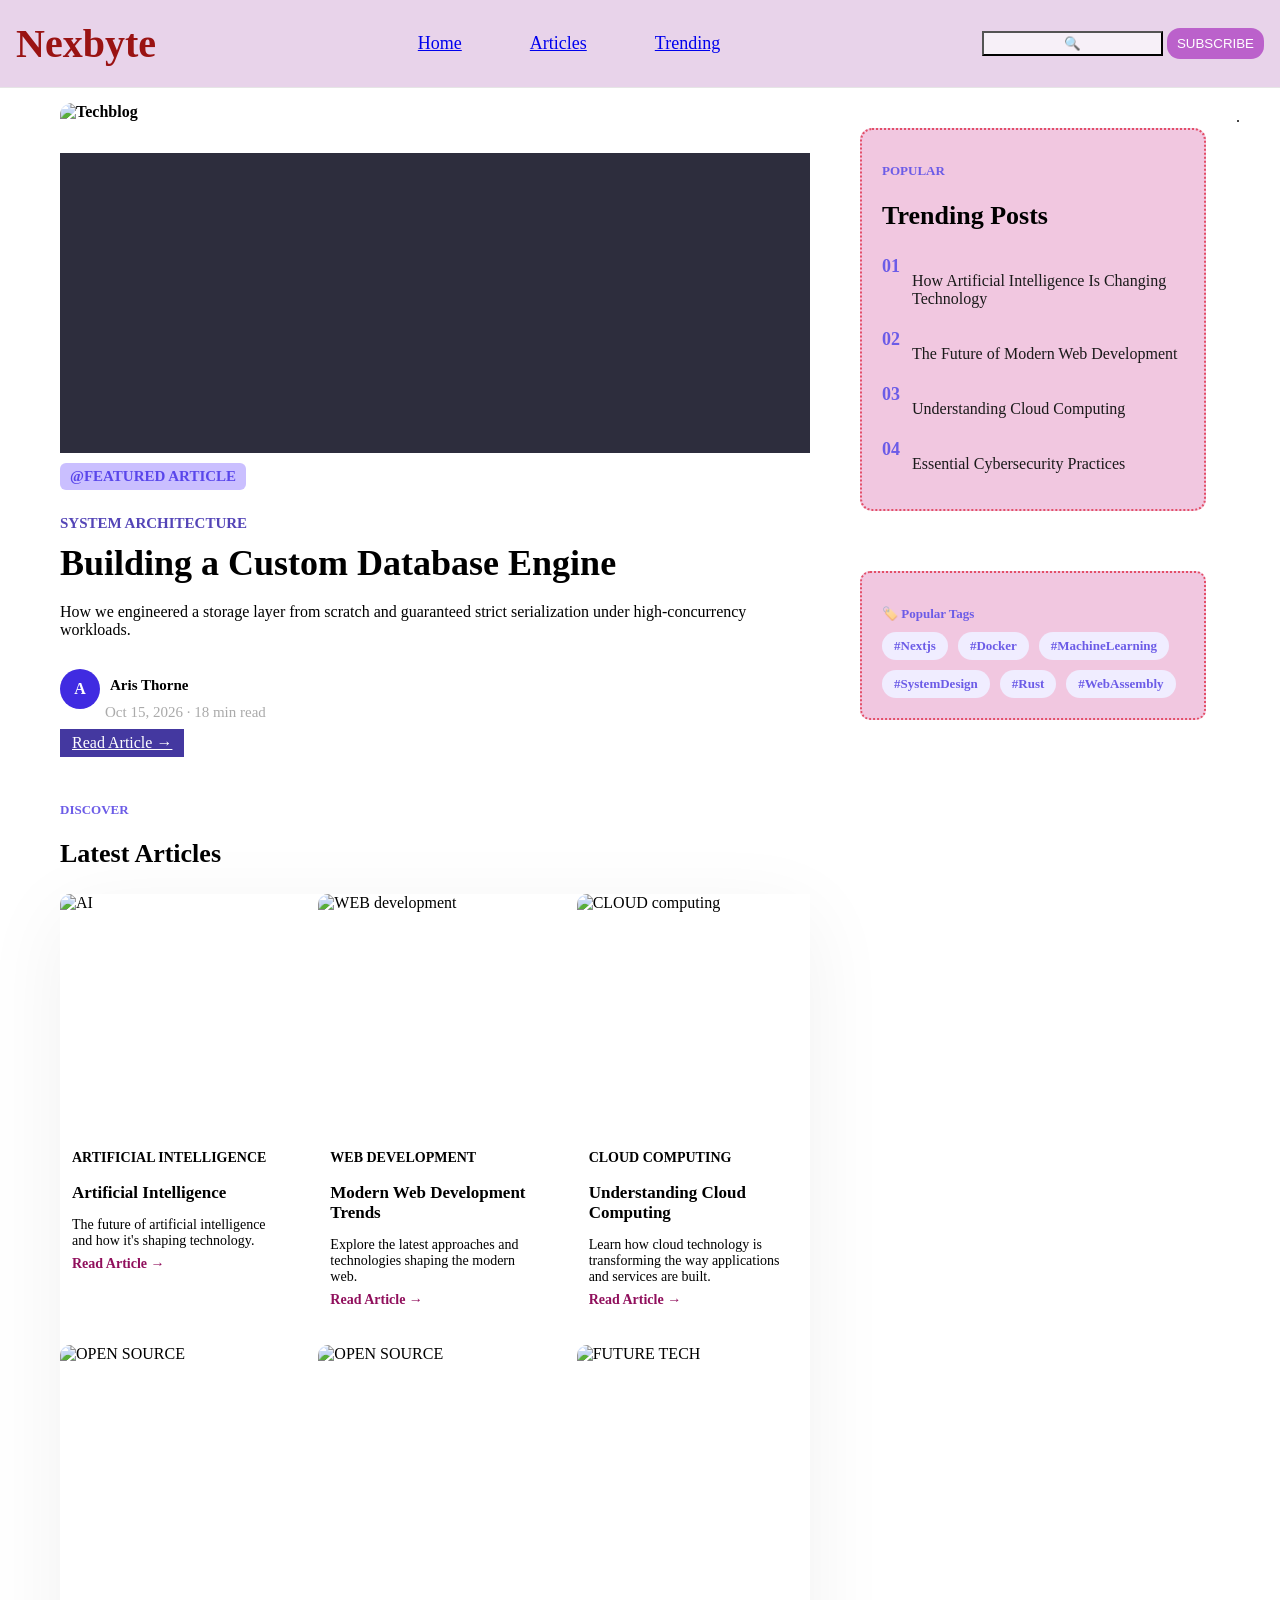
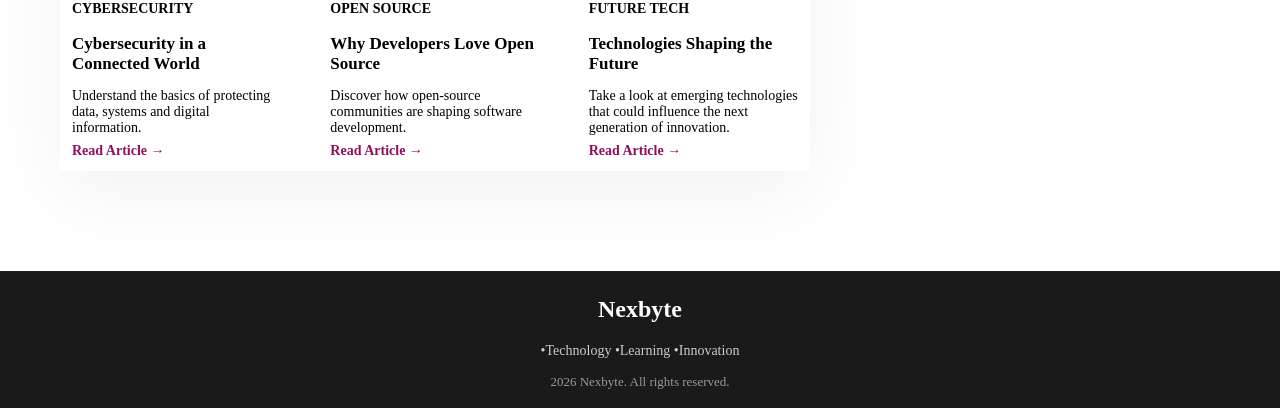
==== commit 983a3ad0: "update" ====
--- a/index.html
+++ b/index.html
@@ -25,9 +25,9 @@
         <div class="content-wrapper">
             <section class="hero">
             <div class="hero-image">
-    <img src="https://media.istockphoto.com/id/1330669820/vector/smart-house-system-programming-software-engineering-development-of-building-construction.jpg?s=612x612&w=0&k=20&c=qGcNZYm9jccT9Zixp9IcCozURFufzE1HeWrrLvvO2XU=" alt="Modern tech office with servers" width="800" height="400" style="border-radius: 12px;">
+    <img src="https://media.istockphoto.com/id/1330669820/vector/smart-house-system-programming-software-engineering-development-of-building-construction.jpg?s=612x612&w=0&k=20&c=qGcNZYm9jccT9Zixp9IcCozURFufzE1HeWrrLvvO2XU=h" alt="Techblog" width="800" height="400" style="border-radius: 12px;">
 </div>
-                <div class="hero-badge">★ FEATURED ARTICLE</div>
+                <div class="hero-badge"> @FEATURED ARTICLE</div>
                 <p class="hero-category">SYSTEM ARCHITECTURE</p>
                 <h1>Building a Custom Database Engine</h1>
                 <p class="hero-description">
@@ -169,4 +169,4 @@
     </footer>
 
 </body>
-</html>
+</html>
--- a/style.css
+++ b/style.css
@@ -339,4 +339,4 @@
     height:230px;
     object-fit cover;
     display:block;
-}
+}
